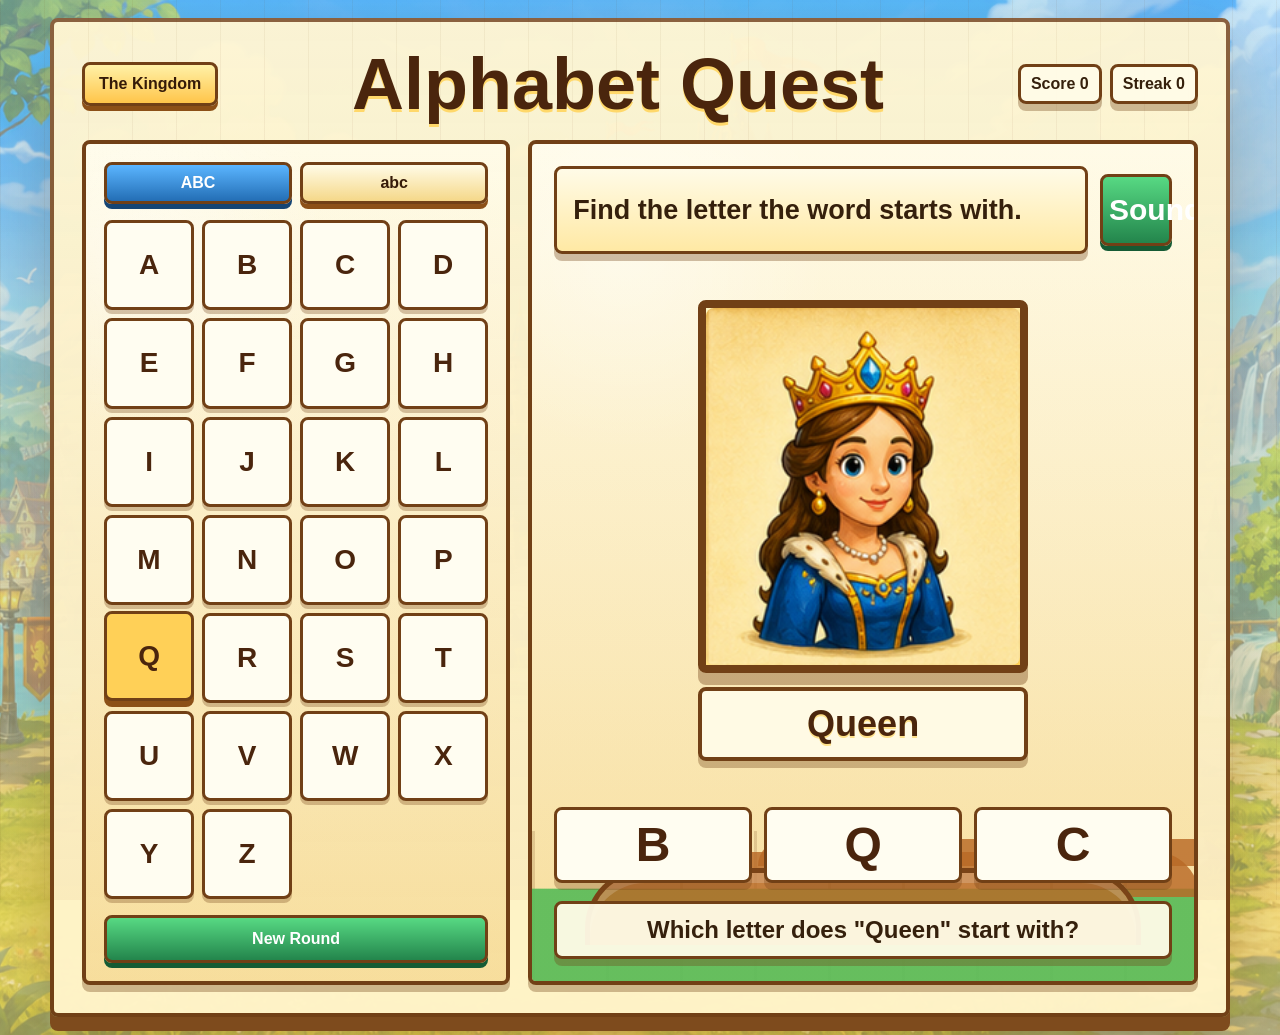
==== games/alphabet-quest/index.html @ 303da31b "в" ====
<!DOCTYPE html>
<html lang="en">
<head>
  <meta charset="UTF-8">
  <meta name="viewport" content="width=device-width, initial-scale=1.0">
  <title>Alphabet Quest</title>
  <style>
    * {
      box-sizing: border-box;
    }

    :root {
      --ink: #192238;
      --paper: #fff8e8;
      --sky: #8fd3ff;
      --grass: #43b46b;
      --sun: #ffd45c;
      --coral: #ff6f61;
      --blue: #276ef1;
      --violet: #7b61ff;
      --shadow: rgba(25, 34, 56, 0.2);
    }

    body {
      margin: 0;
      min-height: 100vh;
      font-family: "Trebuchet MS", Arial, sans-serif;
      color: var(--ink);
      background:
        linear-gradient(180deg, rgba(143, 211, 255, 0.92), rgba(255, 248, 232, 0.92) 58%, rgba(67, 180, 107, 0.28)),
        radial-gradient(circle at 18% 18%, #fff7a6 0 76px, transparent 77px),
        linear-gradient(135deg, #dff5ff, #fff7da);
      overflow-x: hidden;
    }

    .app {
      width: min(1120px, calc(100% - 32px));
      min-height: 100vh;
      margin: 0 auto;
      padding: 24px 0 32px;
      display: grid;
      grid-template-rows: auto 1fr;
      gap: 18px;
    }

    header {
      display: grid;
      grid-template-columns: auto 1fr auto;
      gap: 16px;
      align-items: center;
    }

    .back-link,
    .icon-btn,
    .answer-btn,
    .primary-btn,
    .mode-btn {
      border: 0;
      border-radius: 8px;
      font: inherit;
      font-weight: 800;
      cursor: pointer;
      transition: transform 0.18s ease, box-shadow 0.18s ease, background 0.18s ease;
    }

    .back-link {
      display: inline-flex;
      align-items: center;
      justify-content: center;
      min-height: 44px;
      padding: 10px 14px;
      color: #ffffff;
      background: #23304f;
      text-decoration: none;
      box-shadow: 0 5px 0 #121a2f;
    }

    h1 {
      margin: 0;
      font-size: clamp(34px, 6vw, 72px);
      line-height: 0.95;
      text-align: center;
      letter-spacing: 0;
    }

    .scorebar {
      display: flex;
      gap: 8px;
      justify-content: flex-end;
      flex-wrap: wrap;
      font-weight: 900;
    }

    .score-pill {
      min-width: 82px;
      padding: 8px 10px;
      border: 3px solid #23304f;
      border-radius: 8px;
      background: #ffffff;
      text-align: center;
      box-shadow: 0 4px 0 rgba(18, 26, 47, 0.18);
    }

    main {
      display: grid;
      grid-template-columns: minmax(260px, 0.78fr) minmax(320px, 1.22fr);
      gap: 18px;
      align-items: stretch;
    }

    .side-panel,
    .game-panel {
      border: 4px solid #23304f;
      border-radius: 8px;
      background: rgba(255, 248, 232, 0.94);
      box-shadow: 0 10px 0 rgba(35, 48, 79, 0.2), 0 20px 42px var(--shadow);
    }

    .side-panel {
      padding: 18px;
      display: flex;
      flex-direction: column;
      gap: 16px;
    }

    .mode-row {
      display: grid;
      grid-template-columns: 1fr 1fr;
      gap: 8px;
    }

    .mode-btn {
      min-height: 42px;
      color: #23304f;
      background: #e9f5ff;
      border: 3px solid #23304f;
      box-shadow: 0 4px 0 rgba(35, 48, 79, 0.2);
    }

    .mode-btn.is-active {
      color: #ffffff;
      background: var(--blue);
    }

    .alphabet-grid {
      display: grid;
      grid-template-columns: repeat(4, 1fr);
      gap: 8px;
    }

    .letter-tile {
      aspect-ratio: 1;
      border: 3px solid #23304f;
      border-radius: 8px;
      background: #ffffff;
      color: #23304f;
      font-size: clamp(20px, 4vw, 28px);
      font-weight: 900;
      box-shadow: 0 4px 0 rgba(35, 48, 79, 0.18);
    }

    .letter-tile.is-mastered {
      background: #baf7c8;
    }

    .letter-tile.is-current {
      background: var(--sun);
      transform: translateY(-2px);
    }

    .game-panel {
      position: relative;
      min-height: 620px;
      overflow: hidden;
      padding: 22px;
      display: grid;
      grid-template-rows: auto 1fr auto;
      gap: 18px;
    }

    .skyline {
      position: absolute;
      inset: auto 0 0;
      height: 142px;
      background:
        linear-gradient(180deg, transparent 0 40%, rgba(67, 180, 107, 0.95) 41%),
        repeating-linear-gradient(90deg, transparent 0 70px, rgba(35, 48, 79, 0.08) 70px 72px);
      pointer-events: none;
    }

    .prompt-row {
      position: relative;
      z-index: 1;
      display: grid;
      grid-template-columns: 1fr auto;
      gap: 12px;
      align-items: center;
    }

    .prompt {
      min-height: 88px;
      padding: 14px 16px;
      border: 3px solid #23304f;
      border-radius: 8px;
      background: #ffffff;
      font-size: clamp(18px, 3vw, 28px);
      font-weight: 900;
      display: flex;
      align-items: center;
    }

    .icon-btn {
      width: 72px;
      height: 72px;
      border: 3px solid #23304f;
      background: var(--sun);
      color: #23304f;
      font-size: 30px;
      box-shadow: 0 6px 0 rgba(35, 48, 79, 0.24);
    }

    .stage {
      position: relative;
      z-index: 1;
      display: flex;
      flex-direction: column;
      align-items: center;
      justify-content: center;
      gap: 14px;
      min-height: 280px;
    }

    .big-letter {
      width: min(330px, 74vw);
      aspect-ratio: 1;
      border: 8px solid #23304f;
      border-radius: 8px;
      background:
        linear-gradient(145deg, rgba(255, 255, 255, 0.95), rgba(255, 212, 92, 0.72)),
        var(--sun);
      display: grid;
      place-items: center;
      box-shadow: 0 14px 0 rgba(35, 48, 79, 0.24);
      user-select: none;
    }

    .big-letter .alphabet-picture {
      width: 100%;
      height: 100%;
      display: block;
      margin: auto;
      border: 0;
      border-radius: 8px;
      box-shadow: none;
      object-fit: contain;
    }

    .word-card {
      position: relative;
      z-index: 1;
      width: min(330px, 74vw);
      padding: 12px 16px;
      border: 4px solid #23304f;
      border-radius: 8px;
      background: #ffffff;
      box-shadow: 0 8px 0 rgba(35, 48, 79, 0.2);
      text-align: center;
    }

    .word-card .word {
      font-size: clamp(24px, 4vw, 36px);
      font-weight: 900;
      color: #23304f;
    }

    .answers {
      position: relative;
      z-index: 1;
      display: grid;
      grid-template-columns: repeat(3, 1fr);
      gap: 12px;
    }

    .answer-btn {
      min-height: 76px;
      border: 4px solid #23304f;
      background: #ffffff;
      color: #23304f;
      font-size: clamp(28px, 5vw, 48px);
      box-shadow: 0 7px 0 rgba(35, 48, 79, 0.25);
    }

    .answer-btn:hover,
    .icon-btn:hover,
    .mode-btn:hover,
    .primary-btn:hover,
    .back-link:hover {
      transform: translateY(-2px);
    }

    .answer-btn.is-correct {
      background: #92f2a6;
    }

    .answer-btn.is-wrong {
      background: #ffaca5;
    }

    .feedback {
      position: relative;
      z-index: 1;
      min-height: 54px;
      padding: 12px 14px;
      border: 3px solid #23304f;
      border-radius: 8px;
      background: #ffffff;
      font-size: clamp(18px, 3vw, 24px);
      font-weight: 900;
      text-align: center;
    }

    .primary-btn {
      min-height: 48px;
      border: 3px solid #23304f;
      background: var(--coral);
      color: #ffffff;
      box-shadow: 0 5px 0 #a93c34;
    }

    @media (max-width: 840px) {
      header,
      main {
        grid-template-columns: 1fr;
      }

      .scorebar {
        justify-content: center;
      }

      .alphabet-grid {
        grid-template-columns: repeat(7, 1fr);
      }

      .game-panel {
        min-height: 600px;
      }
    }

    @media (max-width: 560px) {
      .app {
        width: min(100% - 20px, 1120px);
        padding-top: 12px;
      }

      .alphabet-grid {
        grid-template-columns: repeat(5, 1fr);
      }

      .prompt-row,
      .answers {
        grid-template-columns: 1fr;
      }

      .icon-btn {
        width: 100%;
        height: 56px;
      }

      .word-card {
        width: min(100%, 280px);
      }

      .stage {
        justify-content: center;
      }
    }

    /* The Kingdom visual pass */
    :root {
      --ink: #35200c;
      --paper: #fff4ca;
      --paper-light: #fffbe7;
      --wood: #714016;
      --wood-dark: #46220c;
      --gold: #ffd057;
      --gold-dark: #b66a11;
      --red: #d94635;
      --green: #2ea55f;
      --blue: #2b7fc2;
      --shadow: rgba(58, 30, 8, 0.28);
    }

    body {
      padding: 18px;
      color: var(--ink);
      background:
        linear-gradient(180deg, rgba(121, 205, 255, 0.42), rgba(255, 230, 138, 0.55)),
        url("../../assets/images/kingdom-hero.png");
      background-size: cover;
      background-position: center top;
    }

    .app {
      width: min(1180px, 100%);
      min-height: calc(100vh - 36px);
      padding: clamp(14px, 2.4vw, 28px);
      border: 4px solid var(--wood);
      border-radius: 8px;
      background: rgba(255, 244, 202, 0.97);
      box-shadow: 0 14px 0 #7e4b1d, 0 24px 70px var(--shadow);
      gap: 18px;
    }

    .app::before {
      content: "";
      position: fixed;
      inset: 0;
      pointer-events: none;
      background:
        linear-gradient(90deg, rgba(113, 64, 22, 0.06) 1px, transparent 1px),
        linear-gradient(180deg, rgba(255, 255, 255, 0.18), rgba(176, 99, 28, 0.05));
      background-size: 44px 44px, auto;
    }

    header {
      position: relative;
      z-index: 1;
      padding-bottom: 4px;
    }

    h1 {
      color: #4a250d;
      text-shadow: 0 3px 0 #ffd86a;
    }

    .back-link,
    .mode-btn,
    .icon-btn,
    .answer-btn,
    .primary-btn {
      border: 3px solid var(--wood);
      border-radius: 8px;
      color: #351a08;
      background: linear-gradient(180deg, #fff1a7, #ffc54a);
      box-shadow: 0 5px 0 #8c5017;
    }

    .back-link {
      color: #351a08;
      text-decoration: none;
    }

    .score-pill,
    .side-panel,
    .game-panel,
    .prompt,
    .word-card,
    .feedback {
      border-color: var(--wood);
      color: var(--ink);
      background: rgba(255, 251, 231, 0.95);
      box-shadow: 0 7px 0 rgba(113, 64, 22, 0.34);
    }

    .side-panel,
    .game-panel {
      position: relative;
      overflow: hidden;
      background:
        linear-gradient(180deg, rgba(255, 251, 231, 0.96), rgba(255, 232, 164, 0.9)),
        var(--paper);
    }

    .side-panel::before,
    .game-panel::before {
      content: "";
      position: absolute;
      inset: 0;
      pointer-events: none;
      background:
        radial-gradient(circle at 14% 12%, rgba(255, 255, 255, 0.4), transparent 22%),
        linear-gradient(180deg, rgba(255, 255, 255, 0.08), rgba(154, 85, 20, 0.08));
    }

    .side-panel > *,
    .game-panel > * {
      position: relative;
      z-index: 1;
    }

    .game-panel > .skyline {
      position: absolute;
      z-index: 0;
    }

    .mode-btn {
      background: linear-gradient(180deg, #fffbe6, #f5d889);
    }

    .mode-btn.is-active {
      color: white;
      background: linear-gradient(180deg, #5bb5ff, #236eb5);
      box-shadow: 0 5px 0 #154574;
    }

    .letter-tile {
      border-color: var(--wood);
      color: #4a250d;
      background: #fffdf1;
      box-shadow: 0 4px 0 rgba(113, 64, 22, 0.3);
    }

    .letter-tile.is-mastered {
      background: #dff8df;
    }

    .letter-tile.is-current {
      background: var(--gold);
      box-shadow: 0 6px 0 #8c5017;
    }

    .prompt {
      background: linear-gradient(180deg, #fffbe7, #ffe9a4);
      font-size: clamp(18px, 2.8vw, 27px);
    }

    .icon-btn,
    .primary-btn {
      background: linear-gradient(180deg, #57d983, #23854c);
      color: white;
      box-shadow: 0 5px 0 #155b34;
    }

    .big-letter {
      border-color: var(--wood);
      background:
        radial-gradient(circle at 70% 22%, rgba(255, 255, 255, 0.5), transparent 20%),
        linear-gradient(145deg, #fff7c4, #ffd057);
      box-shadow: 0 12px 0 rgba(113, 64, 22, 0.38);
    }

    .word-card .word {
      color: #4a250d;
      text-shadow: 0 2px 0 #ffe18a;
    }

    .answer-btn {
      color: #4a250d;
      background: #fffdf1;
      box-shadow: 0 7px 0 rgba(113, 64, 22, 0.3);
    }

    .answer-btn.is-correct {
      background: #dff8df;
    }

    .answer-btn.is-wrong {
      background: #ffd8d3;
    }

    .skyline {
      height: 150px;
      background:
        linear-gradient(180deg, transparent 0 38%, rgba(93, 188, 90, 0.94) 39%),
        repeating-linear-gradient(90deg, rgba(113, 64, 22, 0.18) 0 3px, transparent 3px 74px);
    }

    .skyline::before {
      content: "";
      position: absolute;
      left: 8%;
      right: 8%;
      bottom: 36px;
      height: 72px;
      border: 5px solid #7a4317;
      border-bottom: 0;
      border-radius: 60px 60px 0 0;
      background: rgba(185, 106, 38, 0.82);
      box-shadow:
        74px -32px 0 -16px rgba(185, 106, 38, 0.82),
        148px -54px 0 -25px rgba(185, 106, 38, 0.82),
        inset 0 10px rgba(255, 255, 255, 0.18);
    }

    @media (max-width: 560px) {
      body {
        padding: 10px;
      }

      .app {
        width: 100%;
        min-height: calc(100vh - 20px);
      }
    }
  </style>
</head>
<body>
  <div class="app">
    <header>
      <a class="back-link" href="../../index.html">The Kingdom</a>
      <h1>Alphabet Quest</h1>
      <div class="scorebar" aria-label="Game score">
        <div class="score-pill">Score <span id="score">0</span></div>
        <div class="score-pill">Streak <span id="streak">0</span></div>
      </div>
    </header>

    <main>
      <aside class="side-panel" aria-label="Alphabet progress">
        <div class="mode-row">
          <button class="mode-btn is-active" id="upperMode" type="button">ABC</button>
          <button class="mode-btn" id="lowerMode" type="button">abc</button>
        </div>
        <div class="alphabet-grid" id="alphabetGrid"></div>
        <button class="primary-btn" id="resetBtn" type="button">New Round</button>
      </aside>

      <section class="game-panel" aria-label="Alphabet game">
        <div class="prompt-row">
          <div class="prompt" id="prompt">Find the letter the word starts with.</div>
          <button class="icon-btn" id="soundBtn" type="button" title="Hear the letter" aria-label="Hear the letter">Sound</button>
        </div>

        <div class="stage">
          <div class="big-letter" id="bigLetter" aria-hidden="true"></div>
          <div class="word-card">
            <div class="word" id="word">Apple</div>
          </div>
        </div>

        <div class="answers" id="answers"></div>
        <div class="feedback" id="feedback">Listen, look, and choose.</div>
        <div class="skyline"></div>
      </section>
    </main>
  </div>

  <script>
    const alphabet = [
      { letter: "A", word: "apple" },
      { letter: "B", word: "bear" },
      { letter: "C", word: "castle" },
      { letter: "D", word: "dragon" },
      { letter: "E", word: "elf" },
      { letter: "F", word: "fairy" },
      { letter: "G", word: "guard" },
      { letter: "H", word: "hero" },
      { letter: "I", word: "island" },
      { letter: "J", word: "jump" },
      { letter: "K", word: "king" },
      { letter: "L", word: "lake" },
      { letter: "M", word: "magic" },
      { letter: "N", word: "near" },
      { letter: "O", word: "orange" },
      { letter: "P", word: "princess" },
      { letter: "Q", word: "queen" },
      { letter: "R", word: "river" },
      { letter: "S", word: "sword" },
      { letter: "T", word: "tree" },
      { letter: "U", word: "under" },
      { letter: "V", word: "village" },
      { letter: "W", word: "wizard" },
      { letter: "X", word: "xylophone" },
      { letter: "Y", word: "yellow" },
      { letter: "Z", word: "zoo" }
    ];

    const grid = document.getElementById("alphabetGrid");
    const bigLetter = document.getElementById("bigLetter");
    const word = document.getElementById("word");
    const answers = document.getElementById("answers");
    const feedback = document.getElementById("feedback");
    const scoreEl = document.getElementById("score");
    const streakEl = document.getElementById("streak");
    const soundBtn = document.getElementById("soundBtn");
    const resetBtn = document.getElementById("resetBtn");
    const upperMode = document.getElementById("upperMode");
    const lowerMode = document.getElementById("lowerMode");

    let current = alphabet[0];
    let score = 0;
    let streak = 0;
    let lowercaseMode = false;
    const mastered = new Set();

    function shuffle(items) {
      return [...items].sort(() => Math.random() - 0.5);
    }

    function displayLetter(letter) {
      return lowercaseMode ? letter.toLowerCase() : letter;
    }

    function displayWord(value) {
      return value.charAt(0).toUpperCase() + value.slice(1);
    }

    function renderVocabPicture(item) {
      bigLetter.innerHTML = "";
      const image = document.createElement("img");
      image.className = "alphabet-picture";
      image.src = `../../assets/images/vocab/alphabet-crops/${item.word}.png`;
      image.alt = displayWord(item.word);
      image.draggable = false;
      image.addEventListener("error", () => {
        bigLetter.textContent = displayLetter(item.letter);
      }, { once: true });
      bigLetter.appendChild(image);
    }

    function pictureSvg(type) {
      const iconType = String(type).toLowerCase();
      const nudges = {
        bear: "translate(0 3)",
        castle: "translate(0 -2)",
        dragon: "translate(-3 4) scale(.96)",
        fairy: "translate(0 3) scale(.96)",
        guard: "translate(0 -1)",
        hero: "translate(0 2)",
        island: "translate(0 -1)",
        lake: "translate(0 1)",
        magic: "translate(1 0) scale(.96)",
        princess: "translate(0 1)",
        river: "translate(-1 0)",
        sword: "translate(2 0) scale(.96)",
        tree: "translate(0 1)",
        umbrella: "translate(0 3)",
        village: "translate(0 1)",
        wizard: "translate(0 1)",
        xylophone: "translate(0 2)",
        yacht: "translate(0 1)",
        zoo: "translate(0 1)"
      };
      const icons = {
        apple: '<circle cx="96" cy="104" r="52" fill="#e94040"/><circle cx="73" cy="92" r="31" fill="#ff5a55"/><path d="M96 49c9-22 30-25 46-12-12 8-28 12-46 12z" fill="#41a85f"/><path d="M95 57c-4-13 0-24 9-33" stroke="#6b3b19" stroke-width="8" stroke-linecap="round"/>',
        bear: '<circle cx="60" cy="62" r="26" fill="#8b5a35"/><circle cx="132" cy="62" r="26" fill="#8b5a35"/><circle cx="96" cy="103" r="66" fill="#a66b3f"/><circle cx="96" cy="120" r="30" fill="#f2c99c"/><circle cx="74" cy="96" r="7" fill="#192238"/><circle cx="118" cy="96" r="7" fill="#192238"/><path d="M90 112h12l-6 8z" fill="#192238"/><path d="M80 132q16 14 32 0" fill="none" stroke="#192238" stroke-width="6" stroke-linecap="round"/>',
        castle: '<rect x="38" y="80" width="116" height="72" fill="#8497b8"/><rect x="52" y="58" width="24" height="94" fill="#6f82a4"/><rect x="116" y="58" width="24" height="94" fill="#6f82a4"/><path d="M52 58V38h10v12h8V38h10v20M116 58V38h10v12h8V38h10v20M38 80V58h12v12h12V58h12v22" fill="#6f82a4"/><path d="M82 152v-36q14-18 28 0v36z" fill="#52351f"/><rect x="84" y="83" width="24" height="20" fill="#d9f2ff"/>',
        dragon: '<path d="M48 125q18-70 82-62q38 6 37 45q-2 37-50 42H66q-24-1-18-25z" fill="#43b46b"/><path d="M123 62l26-28 6 37" fill="#2e8c51"/><path d="M148 74l27-17-9 33" fill="#2e8c51"/><circle cx="138" cy="91" r="7" fill="#192238"/><path d="M62 117q-29-2-35 27q27-10 55 4" fill="#2e8c51"/><path d="M159 111q20-4 27 11q-17 3-27-11z" fill="#ffcc59"/>',
        elf: '<path d="M46 89l-31-22 33-5M146 89l31-22-33-5" fill="#f2c99c"/><circle cx="96" cy="98" r="53" fill="#ffd5a6"/><path d="M50 78q45-76 92 0z" fill="#2fa36b"/><circle cx="77" cy="98" r="6" fill="#192238"/><circle cx="115" cy="98" r="6" fill="#192238"/><path d="M78 121q18 12 36 0" fill="none" stroke="#192238" stroke-width="6" stroke-linecap="round"/>',
        fairy: '<path d="M82 88C22 40 18 132 78 116M110 88c60-48 64 44 4 28" fill="#b8ecff"/><circle cx="96" cy="78" r="20" fill="#ffd5a6"/><path d="M86 98h20l13 58H73z" fill="#ff82c5"/><path d="M96 22l8 18 19 2-14 13 4 19-17-10-17 10 4-19-14-13 19-2z" fill="#ffd45c"/>',
        guard: '<path d="M96 28l60 22v44c0 40-22 62-60 78-38-16-60-38-60-78V50z" fill="#276ef1"/><path d="M96 43v110" stroke="#ffffff" stroke-width="8"/><path d="M60 89h72" stroke="#ffffff" stroke-width="8"/><circle cx="96" cy="88" r="18" fill="#ffd45c"/>',
        hero: '<path d="M70 86L35 163l61-28 61 28-35-77z" fill="#d9354b"/><circle cx="96" cy="63" r="28" fill="#ffd5a6"/><path d="M64 49q32-35 64 0q-28-8-64 0z" fill="#7a4a2a"/><path d="M72 91h48l18 60H54z" fill="#276ef1"/><path d="M80 112h32" stroke="#ffd45c" stroke-width="8" stroke-linecap="round"/>',
        island: '<path d="M31 138q65-34 130 0q-65 34-130 0z" fill="#f2c56b"/><path d="M94 132q11-59 47-82" stroke="#7a4a2a" stroke-width="10" stroke-linecap="round"/><path d="M137 54q-39-11-58 23q38 5 58-23zM140 54q17 35 55 29q-20-33-55-29z" fill="#43b46b"/><path d="M21 158q31 18 62 0t62 0t42 0" fill="none" stroke="#276ef1" stroke-width="9" stroke-linecap="round"/>',
        jewel: '<path d="M54 54h84l28 42-70 72-70-72z" fill="#61d5ff"/><path d="M54 54l42 114 42-114M26 96h140" stroke="#ffffff" stroke-width="7" opacity=".75"/><path d="M75 54l-21 42M117 54l21 42" stroke="#276ef1" stroke-width="6" opacity=".55"/>',
        king: '<circle cx="96" cy="92" r="46" fill="#ffd5a6"/><path d="M45 67l16-38 27 28 20-35 23 35 26-28 17 38z" fill="#ffd45c"/><circle cx="73" cy="93" r="6" fill="#192238"/><circle cx="119" cy="93" r="6" fill="#192238"/><path d="M76 116q20 14 40 0" fill="none" stroke="#192238" stroke-width="6" stroke-linecap="round"/><rect x="62" y="136" width="68" height="26" rx="12" fill="#7b61ff"/>',
        lake: '<path d="M30 120q33-24 66 0t66 0v40H30z" fill="#61d5ff"/><path d="M20 92q38 20 76 0t76 0" fill="none" stroke="#276ef1" stroke-width="9" stroke-linecap="round"/><path d="M28 135q34 16 68 0t68 0" fill="none" stroke="#ffffff" stroke-width="7" stroke-linecap="round"/><circle cx="143" cy="50" r="24" fill="#ffd45c"/>',
        magic: '<path d="M53 145L143 55" stroke="#7a4a2a" stroke-width="12" stroke-linecap="round"/><path d="M138 24l8 18 19 2-14 13 4 19-17-10-17 10 4-19-14-13 19-2z" fill="#ffd45c"/><circle cx="65" cy="58" r="8" fill="#7b61ff"/><circle cx="35" cy="86" r="6" fill="#ff6f61"/><circle cx="139" cy="128" r="7" fill="#276ef1"/>',
        nest: '<path d="M38 112q58-50 116 0q-5 48-58 48t-58-48z" fill="#9a6a3b"/><path d="M44 112q52 24 104 0M56 132q40 19 80 0" fill="none" stroke="#6b3b19" stroke-width="7" stroke-linecap="round"/><ellipse cx="79" cy="100" rx="22" ry="30" fill="#b8ecff"/><ellipse cx="113" cy="100" rx="22" ry="30" fill="#fff3a6"/>',
        orange: '<circle cx="96" cy="103" r="58" fill="#ff8c22"/><circle cx="76" cy="83" r="24" fill="#ffa83e"/><path d="M98 45c11-22 34-22 48-7-13 8-29 10-48 7z" fill="#43b46b"/><path d="M96 51c-3-12 2-23 12-31" stroke="#6b3b19" stroke-width="7" stroke-linecap="round"/>',
        princess: '<circle cx="96" cy="82" r="39" fill="#ffd5a6"/><path d="M54 68q42-42 84 0q-10-42-42-42t-42 42z" fill="#7a4a2a"/><path d="M49 154l47-62 47 62z" fill="#ff82c5"/><path d="M57 49l12-25 16 18 11-27 13 27 16-18 11 25z" fill="#ffd45c"/><circle cx="82" cy="83" r="5" fill="#192238"/><circle cx="110" cy="83" r="5" fill="#192238"/>',
        queen: '<circle cx="96" cy="84" r="42" fill="#ffd5a6"/><path d="M45 56l17-32 25 22 9-35 12 35 24-22 16 32z" fill="#ffd45c"/><path d="M58 151q38-49 76 0z" fill="#7b61ff"/><circle cx="80" cy="85" r="5" fill="#192238"/><circle cx="112" cy="85" r="5" fill="#192238"/><path d="M77 106q19 12 38 0" fill="none" stroke="#192238" stroke-width="6" stroke-linecap="round"/>',
        river: '<path d="M82 22q54 33 16 72t19 76" fill="none" stroke="#276ef1" stroke-width="42" stroke-linecap="round"/><path d="M82 22q54 33 16 72t19 76" fill="none" stroke="#8fd3ff" stroke-width="26" stroke-linecap="round"/><path d="M18 148h156" stroke="#43b46b" stroke-width="18" stroke-linecap="round"/><path d="M28 50h50M121 74h43" stroke="#43b46b" stroke-width="14" stroke-linecap="round"/>',
        sword: '<path d="M110 28l30 30-66 71-17-17z" fill="#cbd5e1"/><path d="M49 107l36 36" stroke="#276ef1" stroke-width="12" stroke-linecap="round"/><path d="M47 146l-13 20M47 146l18 18" stroke="#7a4a2a" stroke-width="10" stroke-linecap="round"/><path d="M119 39l10 10" stroke="#ffffff" stroke-width="6" stroke-linecap="round"/>',
        tree: '<rect x="86" y="96" width="22" height="66" rx="8" fill="#7a4a2a"/><circle cx="73" cy="83" r="35" fill="#43b46b"/><circle cx="113" cy="74" r="42" fill="#2fa36b"/><circle cx="122" cy="108" r="33" fill="#4dc878"/><path d="M42 164h108" stroke="#43b46b" stroke-width="14" stroke-linecap="round"/>',
        umbrella: '<path d="M32 94q64-72 128 0z" fill="#ff6f61"/><path d="M96 94v52q0 24 24 11" fill="none" stroke="#23304f" stroke-width="9" stroke-linecap="round"/><path d="M32 94q16-19 32 0q16-19 32 0q16-19 32 0q16-19 32 0" fill="none" stroke="#ffffff" stroke-width="6" stroke-linecap="round"/>',
        village: '<rect x="32" y="101" width="50" height="52" fill="#ffcc59"/><path d="M24 101l33-29 33 29z" fill="#d9354b"/><rect x="110" y="88" width="54" height="65" fill="#b8ecff"/><path d="M101 88l36-32 36 32z" fill="#7b61ff"/><rect x="52" y="124" width="14" height="29" fill="#52351f"/><rect x="130" y="119" width="16" height="34" fill="#52351f"/><path d="M20 160h152" stroke="#43b46b" stroke-width="12" stroke-linecap="round"/>',
        wizard: '<circle cx="96" cy="86" r="37" fill="#ffd5a6"/><path d="M55 68l41-54 41 54z" fill="#7b61ff"/><path d="M66 126h60l22 39H44z" fill="#276ef1"/><path d="M69 106q27 29 54 0" fill="#ffffff"/><circle cx="82" cy="83" r="5" fill="#192238"/><circle cx="110" cy="83" r="5" fill="#192238"/><path d="M139 45l9 16 18 3-13 12 3 18-17-8-16 8 3-18-13-12 18-3z" fill="#ffd45c"/>',
        xylophone: '<rect x="40" y="126" width="112" height="12" rx="6" fill="#7a4a2a"/><rect x="42" y="58" width="22" height="78" rx="7" fill="#ff6f61"/><rect x="70" y="66" width="22" height="70" rx="7" fill="#ffd45c"/><rect x="98" y="74" width="22" height="62" rx="7" fill="#43b46b"/><rect x="126" y="82" width="22" height="54" rx="7" fill="#276ef1"/><path d="M46 45l104 92M146 45L42 137" stroke="#23304f" stroke-width="7" stroke-linecap="round"/>',
        yacht: '<path d="M45 133h104q-13 31-71 31q-27 0-33-31z" fill="#276ef1"/><path d="M91 31v100" stroke="#23304f" stroke-width="8" stroke-linecap="round"/><path d="M98 42q43 29 43 79H98z" fill="#ffffff"/><path d="M84 56q-30 27-34 65h34z" fill="#ff6f61"/><path d="M24 169q33-15 66 0t66 0" fill="none" stroke="#61d5ff" stroke-width="9" stroke-linecap="round"/>',
        zoo: '<rect x="34" y="64" width="124" height="88" rx="10" fill="#fff8e8" stroke="#23304f" stroke-width="8"/><path d="M58 64V36h76v28" fill="none" stroke="#23304f" stroke-width="8" stroke-linecap="round"/><path d="M60 92h72M60 123h72M78 70v82M114 70v82" stroke="#23304f" stroke-width="6"/><circle cx="76" cy="108" r="9" fill="#ff8c22"/><circle cx="116" cy="108" r="9" fill="#43b46b"/>'
      };

      return `<svg class="alphabet-picture" viewBox="0 0 192 192" role="img" aria-label="${iconType} picture" xmlns="http://www.w3.org/2000/svg"><rect x="8" y="8" width="176" height="176" rx="28" fill="#fff8e8"/><circle cx="154" cy="38" r="18" fill="#ffd45c" opacity=".75"/><g transform="${nudges[iconType] || "translate(0 0)"}">${icons[iconType] || icons.apple}</g></svg>`;
    }

    function speak(text) {
      if (!("speechSynthesis" in window)) {
        feedback.textContent = "Sound is not available in this browser.";
        return;
      }

      window.speechSynthesis.cancel();
      const utterance = new SpeechSynthesisUtterance(text);
      utterance.lang = "en-US";
      utterance.rate = 0.78;
      window.speechSynthesis.speak(utterance);
    }

    function renderGrid() {
      grid.innerHTML = "";
      alphabet.forEach((item) => {
        const tile = document.createElement("button");
        tile.className = "letter-tile";
        tile.type = "button";
        tile.textContent = displayLetter(item.letter);
        tile.setAttribute("aria-label", `${displayWord(item.word)} starts with ${item.letter}`);
        tile.classList.toggle("is-mastered", mastered.has(item.letter));
        tile.classList.toggle("is-current", item.letter === current.letter);
        tile.addEventListener("click", () => {
          current = item;
          renderQuestion();
          speak(`${item.letter}. ${displayWord(item.word)}.`);
        });
        grid.appendChild(tile);
      });
    }

    function chooseQuestion() {
      const remaining = alphabet.filter((item) => !mastered.has(item.letter));
      current = shuffle(remaining.length ? remaining : alphabet)[0];
    }

    function renderQuestion() {
      renderVocabPicture(current);
      word.textContent = displayWord(current.word);
      feedback.textContent = `Which letter does "${displayWord(current.word)}" start with?`;

      const wrongLetters = shuffle(alphabet.filter((item) => item.letter !== current.letter)).slice(0, 2);
      const choices = shuffle([current, ...wrongLetters]);

      answers.innerHTML = "";
      choices.forEach((item) => {
        const button = document.createElement("button");
        button.className = "answer-btn";
        button.type = "button";
        button.textContent = displayLetter(item.letter);
        button.addEventListener("click", () => checkAnswer(item.letter, button));
        answers.appendChild(button);
      });

      renderGrid();
    }

    function checkAnswer(letter, button) {
      const allButtons = answers.querySelectorAll(".answer-btn");
      allButtons.forEach((answer) => {
        answer.disabled = true;
      });

      if (letter === current.letter) {
        score += 10;
        streak += 1;
        mastered.add(current.letter);
        button.classList.add("is-correct");
        feedback.textContent = `Great! ${displayWord(current.word)} starts with ${current.letter}.`;
        speak(`${displayWord(current.word)} starts with ${current.letter}.`);
      } else {
        streak = 0;
        button.classList.add("is-wrong");
        feedback.textContent = `Try again: ${displayWord(current.word)} starts with ${current.letter}.`;
        speak(`${displayWord(current.word)} starts with ${current.letter}.`);
      }

      scoreEl.textContent = score;
      streakEl.textContent = streak;
      renderGrid();

      window.setTimeout(() => {
        chooseQuestion();
        renderQuestion();
      }, 1300);
    }

    function setMode(useLowercase) {
      lowercaseMode = useLowercase;
      upperMode.classList.toggle("is-active", !lowercaseMode);
      lowerMode.classList.toggle("is-active", lowercaseMode);
      renderQuestion();
    }

    soundBtn.addEventListener("click", () => speak(`${current.letter}. ${displayWord(current.word)}.`));
    resetBtn.addEventListener("click", () => {
      score = 0;
      streak = 0;
      mastered.clear();
      scoreEl.textContent = score;
      streakEl.textContent = streak;
      chooseQuestion();
      renderQuestion();
      speak("New round. Find the letter.");
    });
    upperMode.addEventListener("click", () => setMode(false));
    lowerMode.addEventListener("click", () => setMode(true));

    chooseQuestion();
    renderQuestion();
  </script>
</body>
</html>
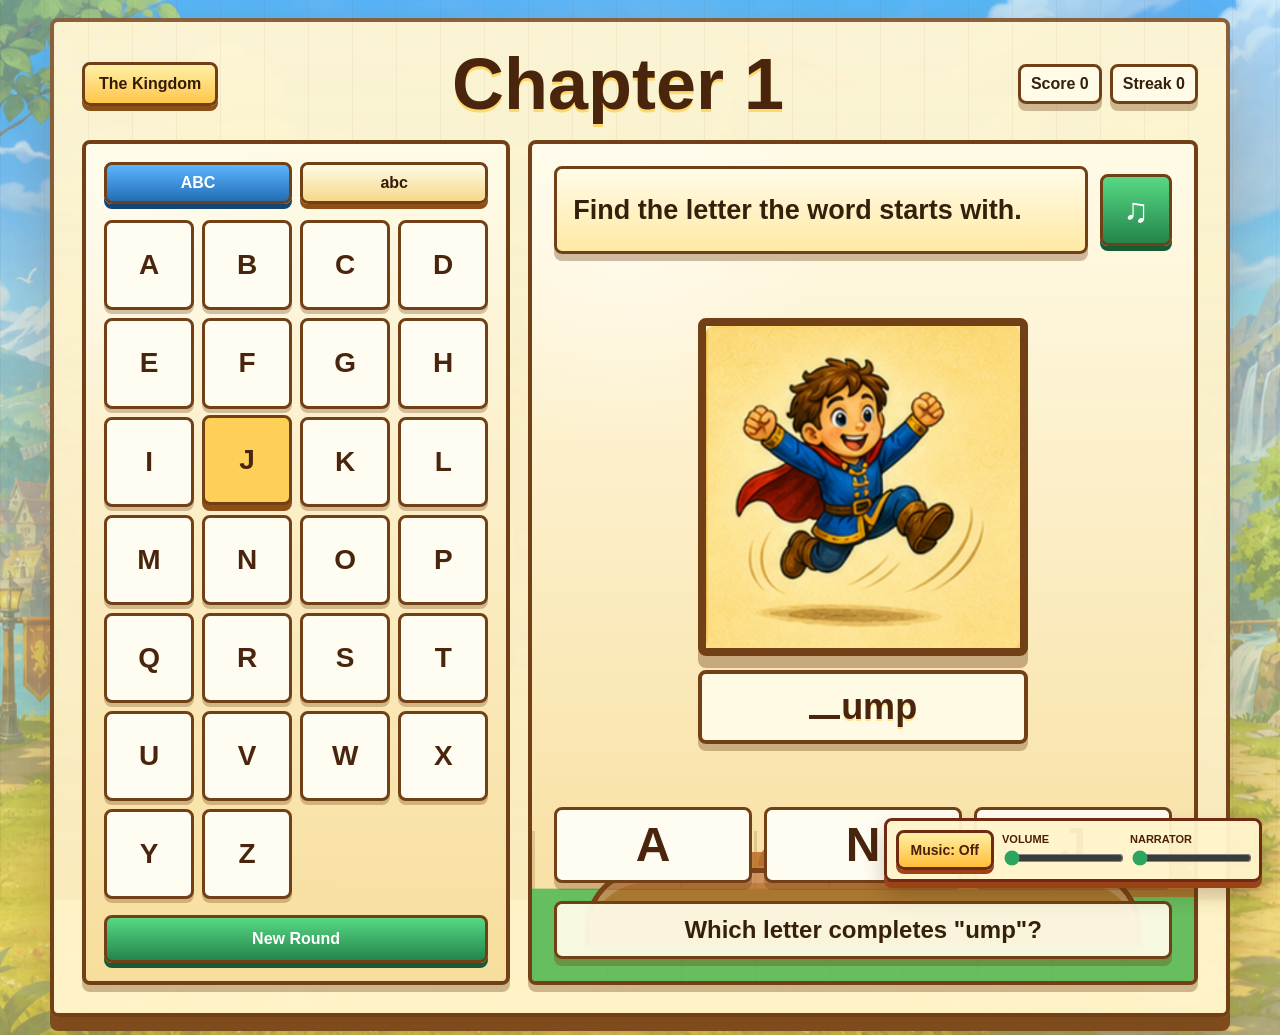
==== commit ae561c17: "д" ====
--- a/games/alphabet-quest/index.html
+++ b/games/alphabet-quest/index.html
@@ -3,7 +3,7 @@
 <head>
   <meta charset="UTF-8">
   <meta name="viewport" content="width=device-width, initial-scale=1.0">
-  <title>Alphabet Quest</title>
+  <title>Chapter 1</title>
   <style>
     * {
       box-sizing: border-box;
@@ -149,6 +149,7 @@
     }
 
     .letter-tile {
+      position: relative;
       aspect-ratio: 1;
       border: 3px solid #23304f;
       border-radius: 8px;
@@ -160,7 +161,20 @@
     }
 
     .letter-tile.is-mastered {
-      background: #baf7c8;
+      background: #39f06c;
+      color: #083b1d;
+      box-shadow: 0 4px 0 rgba(8, 59, 29, 0.32);
+    }
+
+    .letter-tile.is-mastered::after {
+      content: "✓";
+      position: absolute;
+      right: 4px;
+      bottom: 1px;
+      font-size: 0.55em;
+      line-height: 1;
+      color: #083b1d;
+      text-shadow: 0 1px 0 rgba(255, 255, 255, 0.6);
     }
 
     .letter-tile.is-current {
@@ -215,7 +229,8 @@
       border: 3px solid #23304f;
       background: var(--sun);
       color: #23304f;
-      font-size: 30px;
+      font-size: 34px;
+      line-height: 1;
       box-shadow: 0 6px 0 rgba(35, 48, 79, 0.24);
     }
 
@@ -271,6 +286,15 @@
       font-size: clamp(24px, 4vw, 36px);
       font-weight: 900;
       color: #23304f;
+    }
+
+    .missing-letter {
+      display: inline-flex;
+      width: 0.85em;
+      height: 0.85em;
+      margin-right: 0.04em;
+      border-bottom: 0.12em solid currentColor;
+      vertical-align: -0.02em;
     }
 
     .answers {
@@ -590,6 +614,24 @@
       .app {
         width: 100%;
         min-height: calc(100vh - 20px);
+        padding-bottom: 78px;
+      }
+
+      h1 {
+        font-size: clamp(34px, 14vw, 54px);
+      }
+
+      .game-panel {
+        min-height: auto;
+        padding: 14px;
+      }
+
+      .big-letter {
+        width: min(260px, 72vw);
+      }
+
+      .answer-btn {
+        min-height: 58px;
       }
     }
   </style>
@@ -598,7 +640,7 @@
   <div class="app">
     <header>
       <a class="back-link" href="../../index.html">The Kingdom</a>
-      <h1>Alphabet Quest</h1>
+      <h1>Chapter 1</h1>
       <div class="scorebar" aria-label="Game score">
         <div class="score-pill">Score <span id="score">0</span></div>
         <div class="score-pill">Streak <span id="streak">0</span></div>
@@ -618,7 +660,7 @@
       <section class="game-panel" aria-label="Alphabet game">
         <div class="prompt-row">
           <div class="prompt" id="prompt">Find the letter the word starts with.</div>
-          <button class="icon-btn" id="soundBtn" type="button" title="Hear the letter" aria-label="Hear the letter">Sound</button>
+          <button class="icon-btn" id="soundBtn" type="button" title="Hear the letter" aria-label="Hear the letter">♫</button>
         </div>
 
         <div class="stage">
@@ -693,6 +735,10 @@
 
     function displayWord(value) {
       return value.charAt(0).toUpperCase() + value.slice(1);
+    }
+
+    function clueWord(value) {
+      return `<span class="missing-letter" aria-label="missing first letter"></span>${value.slice(1)}`;
     }
 
     function renderVocabPicture(item) {
@@ -773,6 +819,7 @@
       const utterance = new SpeechSynthesisUtterance(text);
       utterance.lang = "en-US";
       utterance.rate = 0.78;
+      utterance.volume = window.KINGDOM_NARRATOR_VOLUME?.() ?? 0.45;
       window.speechSynthesis.speak(utterance);
     }
 
@@ -802,8 +849,9 @@
 
     function renderQuestion() {
       renderVocabPicture(current);
-      word.textContent = displayWord(current.word);
-      feedback.textContent = `Which letter does "${displayWord(current.word)}" start with?`;
+      word.innerHTML = clueWord(current.word);
+      word.setAttribute("aria-label", `missing first letter, ${current.word.slice(1)}`);
+      feedback.textContent = `Which letter completes "${current.word.slice(1)}"?`;
 
       const wrongLetters = shuffle(alphabet.filter((item) => item.letter !== current.letter)).slice(0, 2);
       const choices = shuffle([current, ...wrongLetters]);
@@ -875,5 +923,6 @@
     chooseQuestion();
     renderQuestion();
   </script>
+  <script src="../../assets/js/kingdom-music.js" data-music-src="../../assets/sounds/tunetank-medieval-happy-music-412790.mp3"></script>
 </body>
 </html>
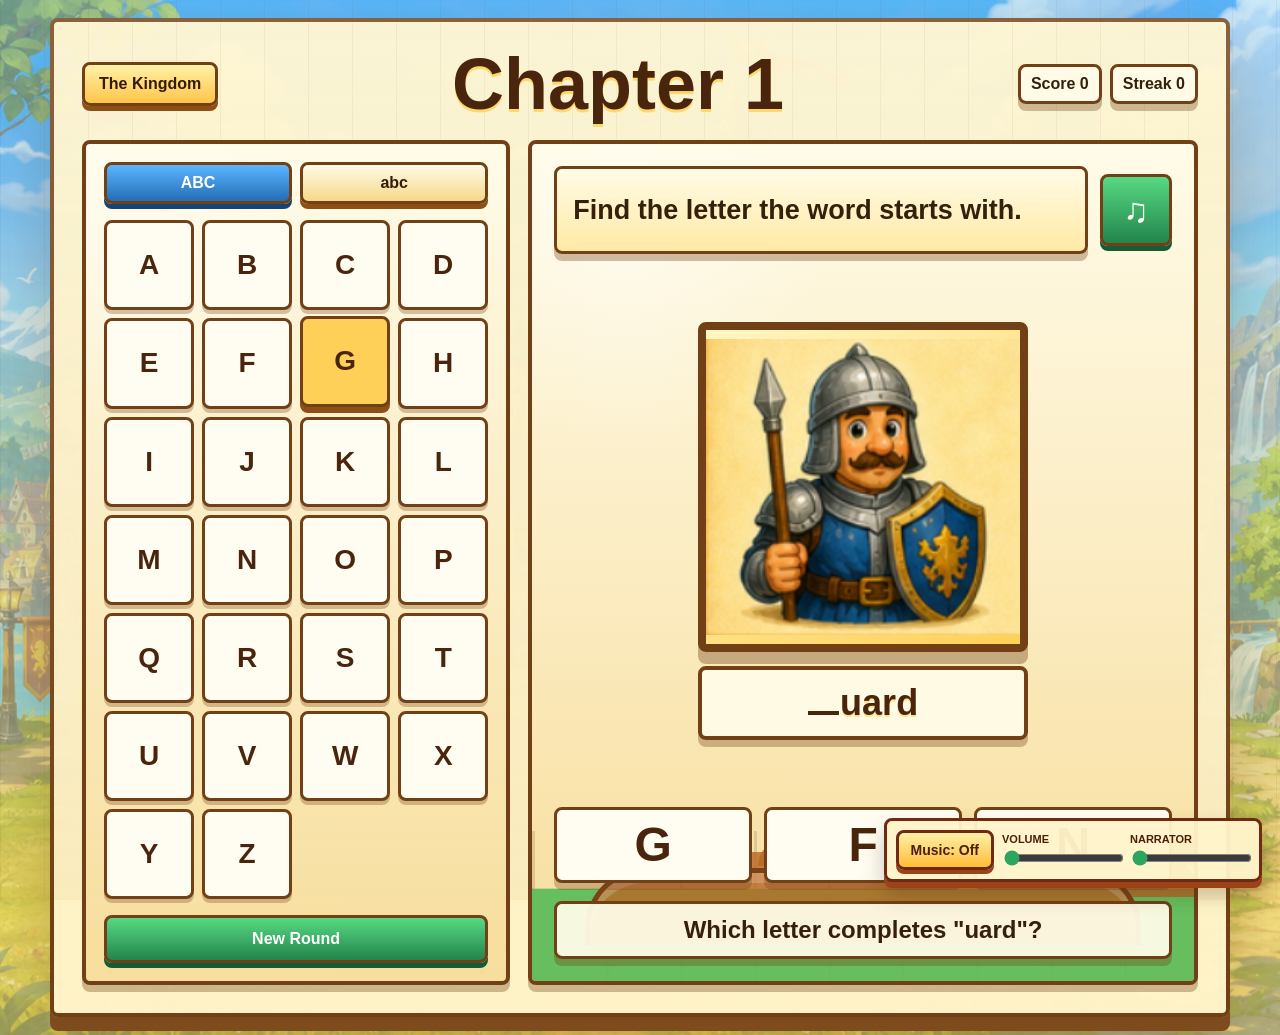
==== commit 264782bc: "в" ====
--- a/games/alphabet-quest/index.html
+++ b/games/alphabet-quest/index.html
@@ -724,9 +724,35 @@
     let streak = 0;
     let lowercaseMode = false;
     const mastered = new Set();
+    const progressKey = "alphabetQuestProgressV1";
 
     function shuffle(items) {
       return [...items].sort(() => Math.random() - 0.5);
+    }
+
+    function loadProgress() {
+      try {
+        const parsed = JSON.parse(localStorage.getItem(progressKey) || "{}");
+        return {
+          correct: Number(parsed.correct) || 0,
+          bestScore: Number(parsed.bestScore) || 0,
+          bestStreak: Number(parsed.bestStreak) || 0,
+          mastered: Array.isArray(parsed.mastered) ? parsed.mastered : []
+        };
+      } catch (error) {
+        return { correct: 0, bestScore: 0, bestStreak: 0, mastered: [] };
+      }
+    }
+
+    function saveProgress(addCorrect = false) {
+      const previous = loadProgress();
+      const learned = new Set([...previous.mastered, ...mastered]);
+      localStorage.setItem(progressKey, JSON.stringify({
+        correct: previous.correct + (addCorrect ? 1 : 0),
+        bestScore: Math.max(previous.bestScore, score),
+        bestStreak: Math.max(previous.bestStreak, streak),
+        mastered: [...learned].slice(0, alphabet.length)
+      }));
     }
 
     function displayLetter(letter) {
@@ -882,6 +908,7 @@
         button.classList.add("is-correct");
         feedback.textContent = `Great! ${displayWord(current.word)} starts with ${current.letter}.`;
         speak(`${displayWord(current.word)} starts with ${current.letter}.`);
+        saveProgress(true);
       } else {
         streak = 0;
         button.classList.add("is-wrong");
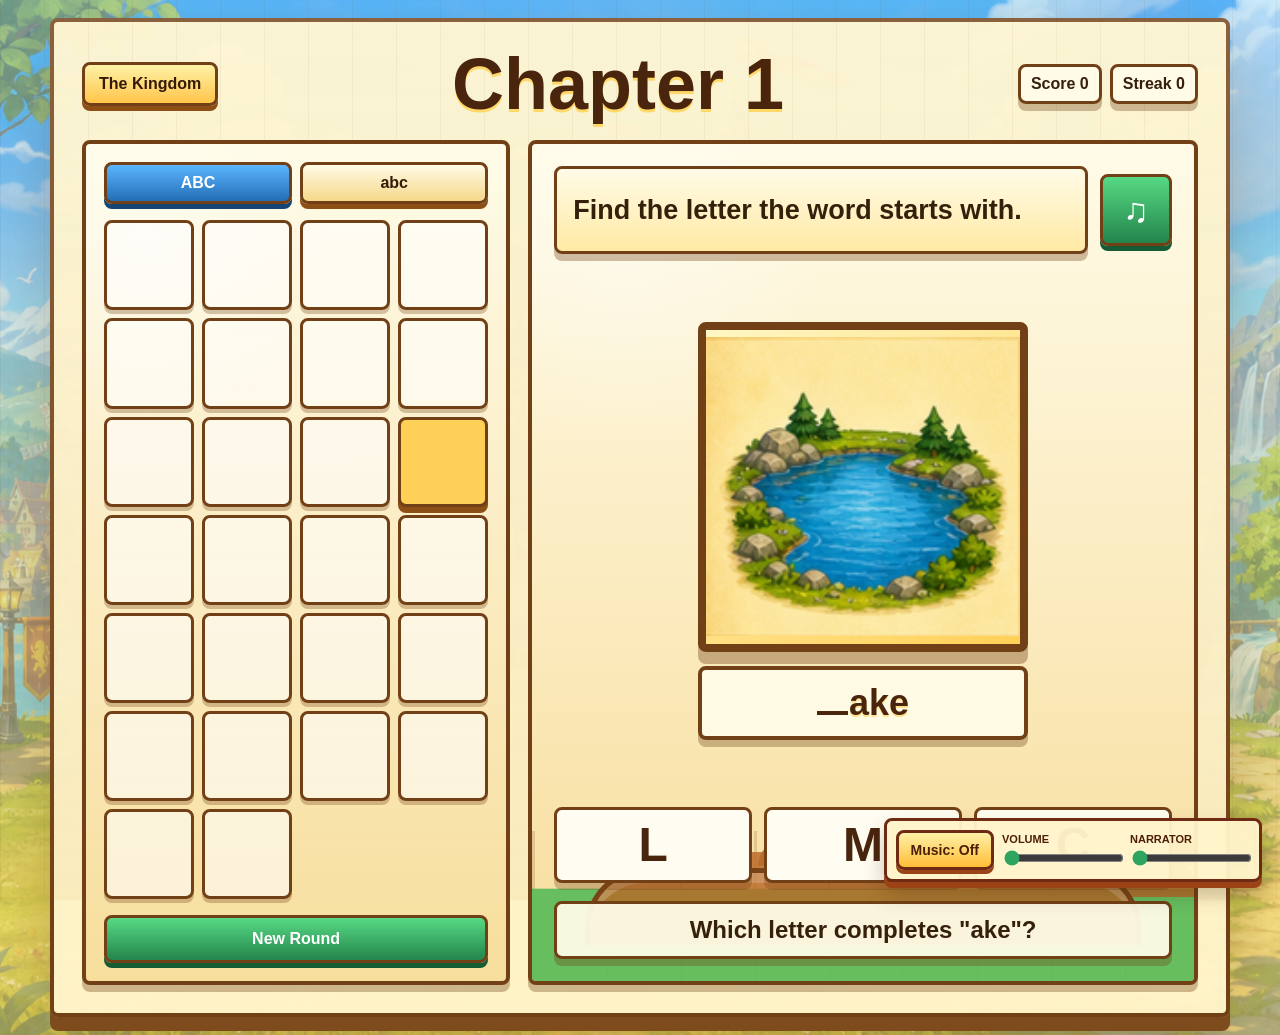
==== commit 896c0af6: "d" ====
--- a/games/alphabet-quest/index.html
+++ b/games/alphabet-quest/index.html
@@ -166,6 +166,11 @@
       box-shadow: 0 4px 0 rgba(8, 59, 29, 0.32);
     }
 
+    .letter-tile.is-locked {
+      background: rgba(255, 255, 255, 0.58);
+      color: transparent;
+    }
+
     .letter-tile.is-mastered::after {
       content: "✓";
       position: absolute;
@@ -177,7 +182,7 @@
       text-shadow: 0 1px 0 rgba(255, 255, 255, 0.6);
     }
 
-    .letter-tile.is-current {
+    .letter-tile.is-current:not(.is-locked) {
       background: var(--sun);
       transform: translateY(-2px);
     }
@@ -855,9 +860,11 @@
         const tile = document.createElement("button");
         tile.className = "letter-tile";
         tile.type = "button";
-        tile.textContent = displayLetter(item.letter);
+        const isMastered = mastered.has(item.letter);
+        tile.textContent = isMastered ? displayLetter(item.letter) : "";
         tile.setAttribute("aria-label", `${displayWord(item.word)} starts with ${item.letter}`);
-        tile.classList.toggle("is-mastered", mastered.has(item.letter));
+        tile.classList.toggle("is-mastered", isMastered);
+        tile.classList.toggle("is-locked", !isMastered);
         tile.classList.toggle("is-current", item.letter === current.letter);
         tile.addEventListener("click", () => {
           current = item;
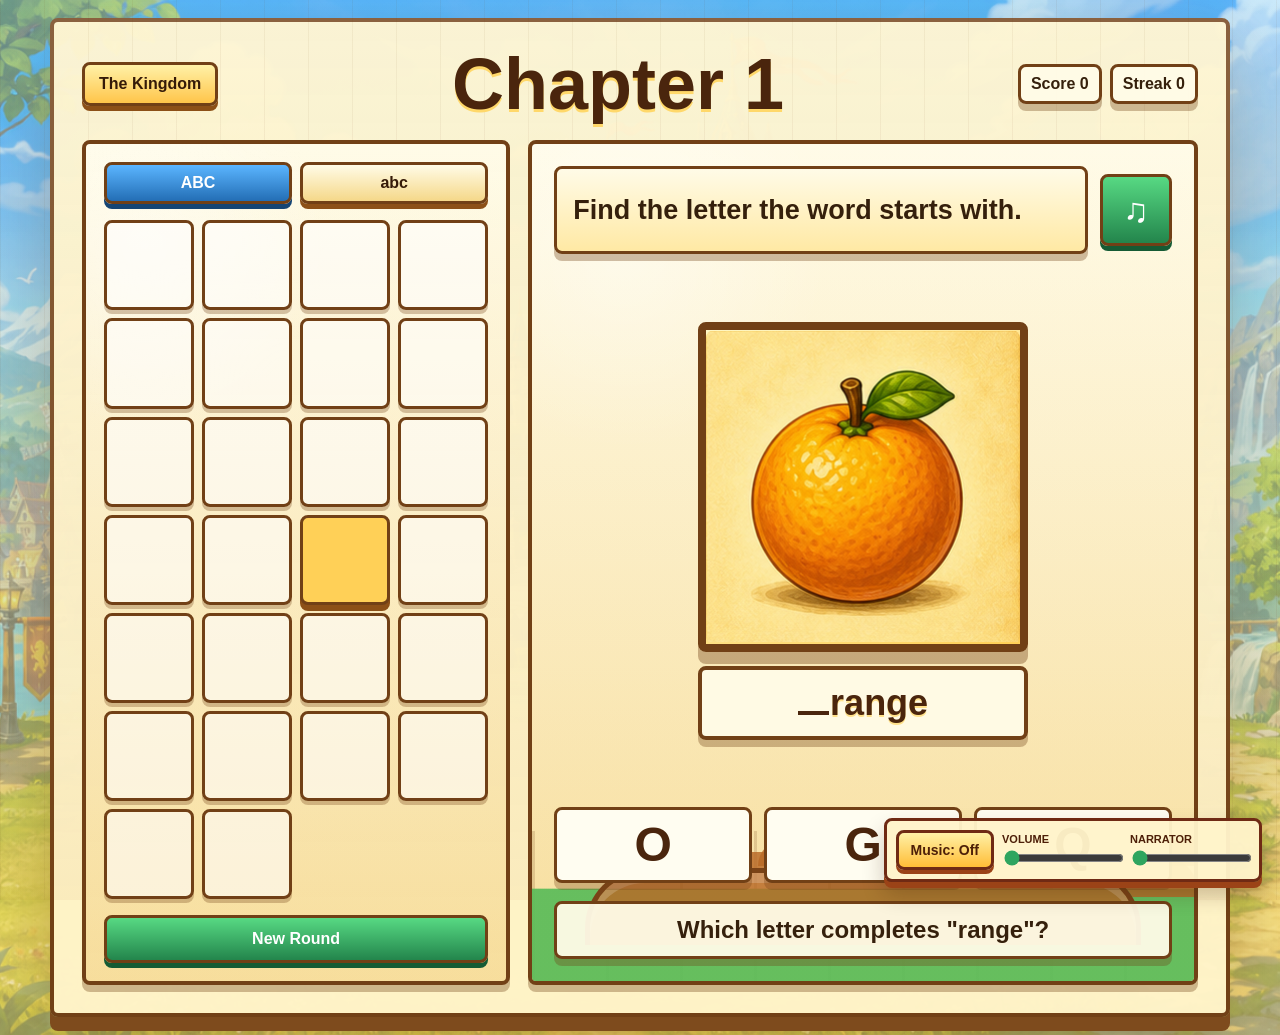
==== commit 92070910: "а" ====
--- a/games/alphabet-quest/index.html
+++ b/games/alphabet-quest/index.html
@@ -2,7 +2,7 @@
 <html lang="en">
 <head>
   <meta charset="UTF-8">
-  <meta name="viewport" content="width=device-width, initial-scale=1.0">
+  <meta name="viewport" content="width=1180">
   <title>Chapter 1</title>
   <style>
     * {
